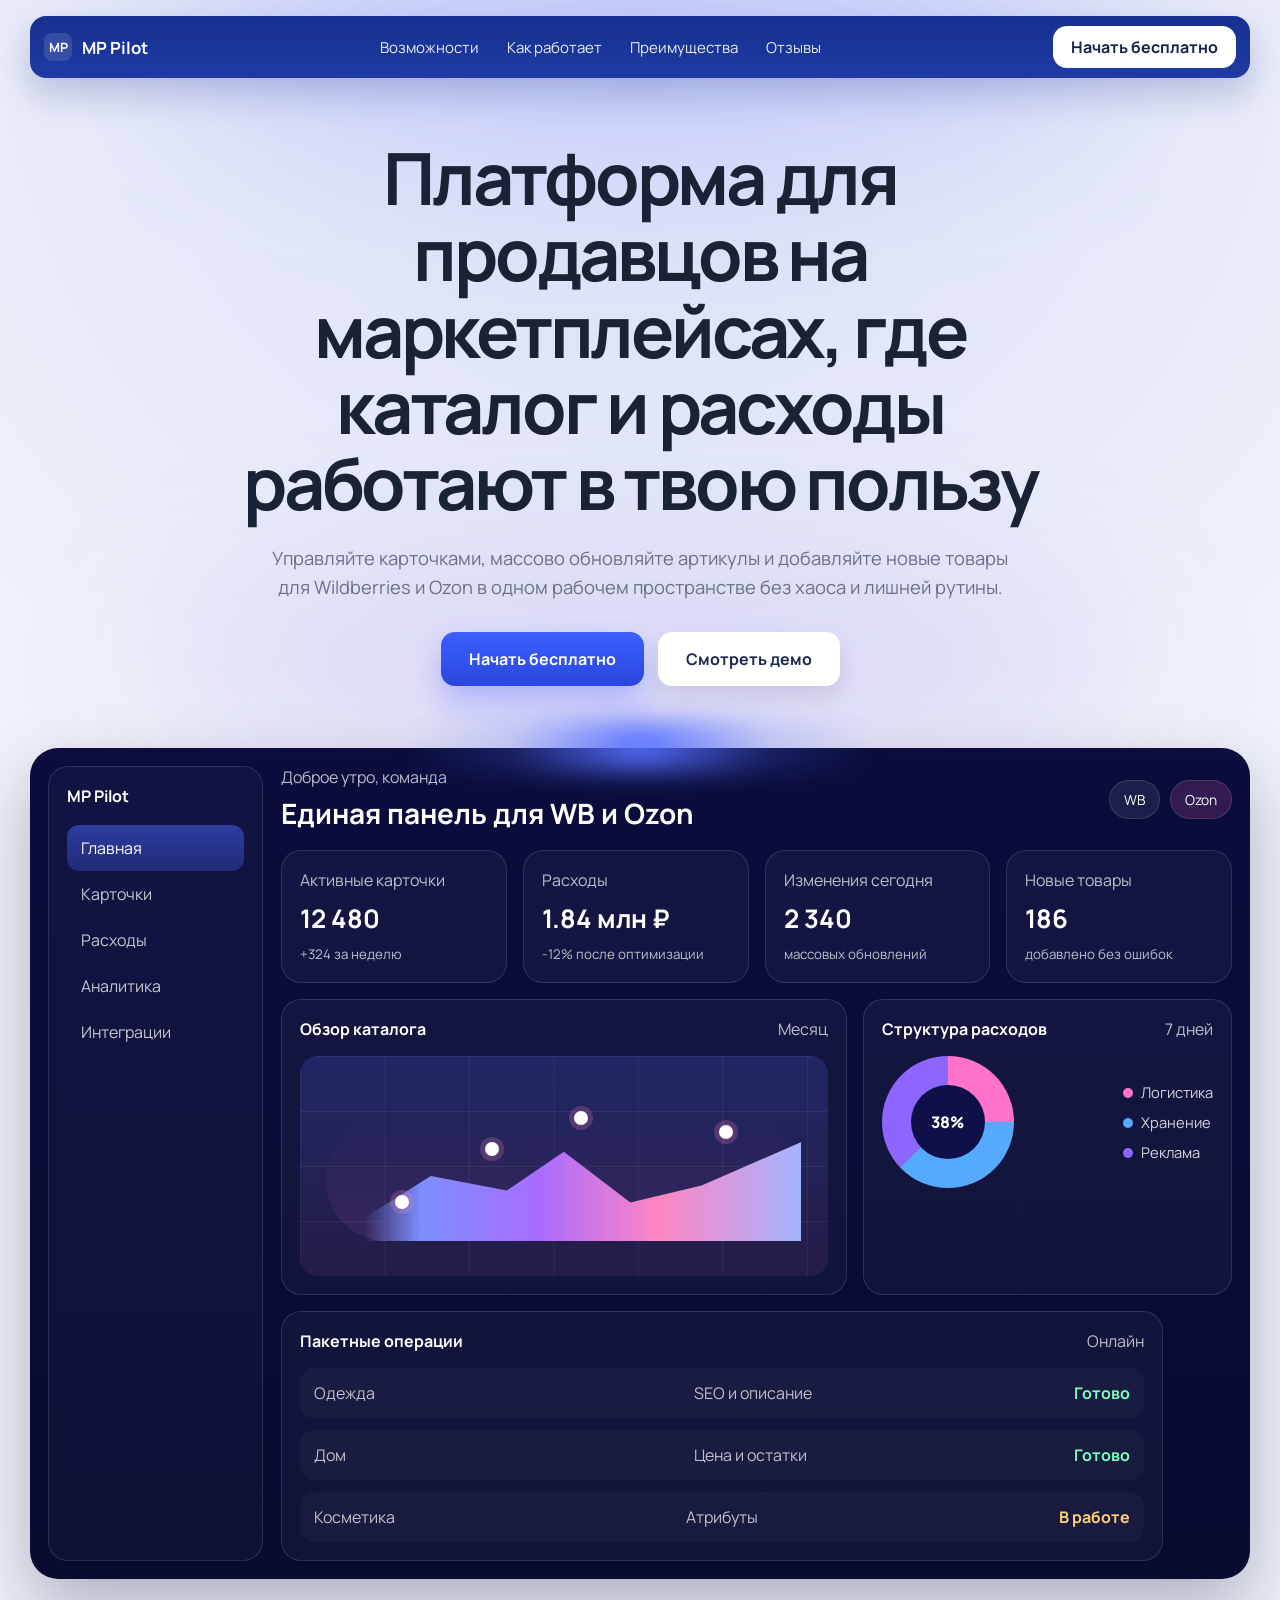
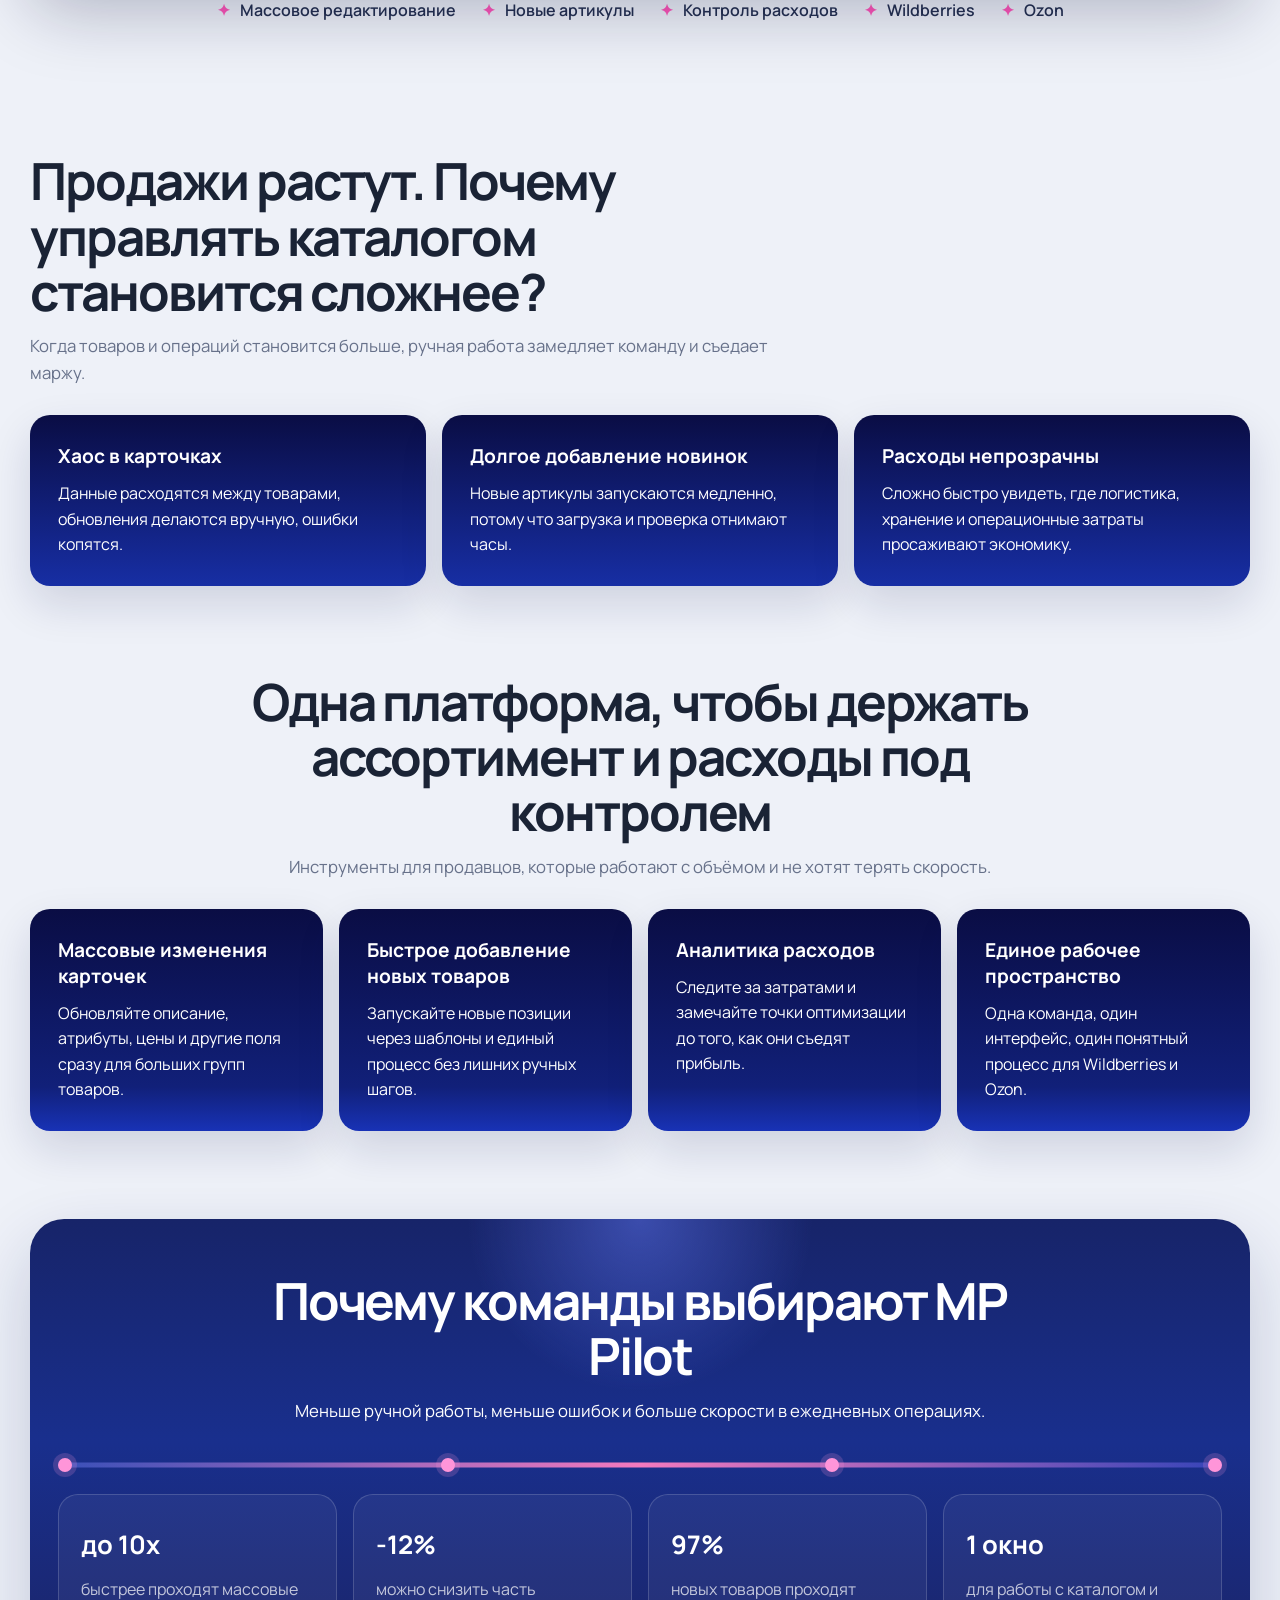
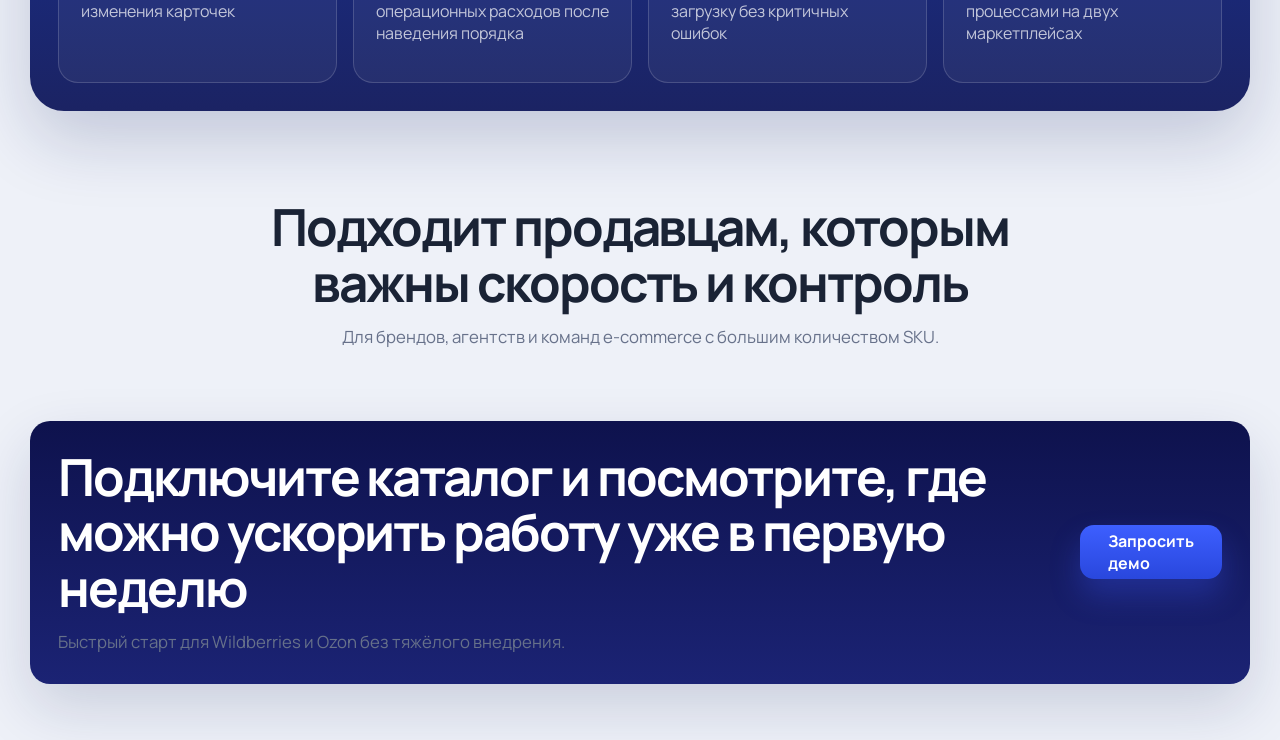
==== index.html @ d6faa662 "Add landing page" ====
<!DOCTYPE html>
<html lang="ru">
<head>
  <meta charset="UTF-8">
  <meta name="viewport" content="width=device-width, initial-scale=1.0">
  <title>MP Pilot</title>
  <link rel="preconnect" href="https://fonts.googleapis.com">
  <link rel="preconnect" href="https://fonts.gstatic.com" crossorigin>
  <link href="https://fonts.googleapis.com/css2?family=Manrope:wght@400;500;600;700;800&display=swap" rel="stylesheet">
  <link rel="stylesheet" href="style.css">
</head>
<body>
  <div class="ambient ambient-top"></div>
  <div class="ambient ambient-bottom"></div>

  <div class="page-shell">
    <header class="topbar">
      <a class="brand" href="#">
        <span class="brand-mark">MP</span>
        <span class="brand-name">MP Pilot</span>
      </a>

      <nav class="nav">
        <a href="#features">Возможности</a>
        <a href="#how">Как работает</a>
        <a href="#benefits">Преимущества</a>
        <a href="#reviews">Отзывы</a>
      </nav>

      <a class="button button-small" href="#cta">Начать бесплатно</a>
    </header>

    <main>
      <section class="hero">
        <div class="hero-copy">
          <h1>Платформа для продавцов на маркетплейсах, где каталог и расходы работают в твою пользу</h1>
          <p class="hero-text">
            Управляйте карточками, массово обновляйте артикулы и добавляйте новые товары
            для Wildberries и Ozon в одном рабочем пространстве без хаоса и лишней рутины.
          </p>

          <div class="hero-actions">
            <a class="button" href="#cta">Начать бесплатно</a>
            <a class="button button-light" href="#how">Смотреть демо</a>
          </div>
        </div>

        <div class="dashboard-frame">
          <div class="dashboard">
            <aside class="sidebar">
              <div class="sidebar-brand">MP Pilot</div>
              <a class="sidebar-link active" href="#">Главная</a>
              <a class="sidebar-link" href="#">Карточки</a>
              <a class="sidebar-link" href="#">Расходы</a>
              <a class="sidebar-link" href="#">Аналитика</a>
              <a class="sidebar-link" href="#">Интеграции</a>
            </aside>

            <div class="dashboard-main">
              <div class="dashboard-head">
                <div>
                  <div class="hello">Доброе утро, команда</div>
                  <h2>Единая панель для WB и Ozon</h2>
                </div>
                <div class="head-actions">
                  <span class="chip">WB</span>
                  <span class="chip chip-alt">Ozon</span>
                </div>
              </div>

              <div class="stats-grid">
                <article class="stat-card">
                  <span>Активные карточки</span>
                  <strong>12 480</strong>
                  <small>+324 за неделю</small>
                </article>
                <article class="stat-card">
                  <span>Расходы</span>
                  <strong>1.84 млн ₽</strong>
                  <small>-12% после оптимизации</small>
                </article>
                <article class="stat-card">
                  <span>Изменения сегодня</span>
                  <strong>2 340</strong>
                  <small>массовых обновлений</small>
                </article>
                <article class="stat-card">
                  <span>Новые товары</span>
                  <strong>186</strong>
                  <small>добавлено без ошибок</small>
                </article>
              </div>

              <div class="content-grid">
                <section class="panel chart-panel">
                  <div class="panel-head">
                    <h3>Обзор каталога</h3>
                    <span>Месяц</span>
                  </div>
                  <div class="chart">
                    <div class="chart-line"></div>
                    <div class="chart-dot dot-1"></div>
                    <div class="chart-dot dot-2"></div>
                    <div class="chart-dot dot-3"></div>
                    <div class="chart-dot dot-4"></div>
                  </div>
                </section>

                <section class="panel donut-panel">
                  <div class="panel-head">
                    <h3>Структура расходов</h3>
                    <span>7 дней</span>
                  </div>
                  <div class="donut-wrap">
                    <div class="donut">
                      <div class="donut-center">38%</div>
                    </div>
                    <div class="legend">
                      <span><i class="legend-dot pink"></i>Логистика</span>
                      <span><i class="legend-dot blue"></i>Хранение</span>
                      <span><i class="legend-dot violet"></i>Реклама</span>
                    </div>
                  </div>
                </section>

                <section class="panel list-panel">
                  <div class="panel-head">
                    <h3>Пакетные операции</h3>
                    <span>Онлайн</span>
                  </div>
                  <div class="list">
                    <div class="list-row">
                      <span>Одежда</span>
                      <span>SEO и описание</span>
                      <b>Готово</b>
                    </div>
                    <div class="list-row">
                      <span>Дом</span>
                      <span>Цена и остатки</span>
                      <b>Готово</b>
                    </div>
                    <div class="list-row">
                      <span>Косметика</span>
                      <span>Атрибуты</span>
                      <b class="pending">В работе</b>
                    </div>
                  </div>
                </section>
              </div>
            </div>
          </div>
        </div>

        <div class="ticker">
          <span>Массовое редактирование</span>
          <span>Новые артикулы</span>
          <span>Контроль расходов</span>
          <span>Wildberries</span>
          <span>Ozon</span>
        </div>
      </section>

      <section class="problem-section" id="how">
        <div class="section-copy">
          <h2>Продажи растут. Почему управлять каталогом становится сложнее?</h2>
          <p>Когда товаров и операций становится больше, ручная работа замедляет команду и съедает маржу.</p>
        </div>

        <div class="problem-grid">
          <article class="dark-card">
            <h3>Хаос в карточках</h3>
            <p>Данные расходятся между товарами, обновления делаются вручную, ошибки копятся.</p>
          </article>
          <article class="dark-card">
            <h3>Долгое добавление новинок</h3>
            <p>Новые артикулы запускаются медленно, потому что загрузка и проверка отнимают часы.</p>
          </article>
          <article class="dark-card">
            <h3>Расходы непрозрачны</h3>
            <p>Сложно быстро увидеть, где логистика, хранение и операционные затраты просаживают экономику.</p>
          </article>
        </div>
      </section>

      <section class="solutions-section" id="features">
        <div class="section-copy centered">
          <h2>Одна платформа, чтобы держать ассортимент и расходы под контролем</h2>
          <p>Инструменты для продавцов, которые работают с объёмом и не хотят терять скорость.</p>
        </div>

        <div class="feature-grid">
          <article class="feature-card">
            <h3>Массовые изменения карточек</h3>
            <p>Обновляйте описание, атрибуты, цены и другие поля сразу для больших групп товаров.</p>
          </article>
          <article class="feature-card">
            <h3>Быстрое добавление новых товаров</h3>
            <p>Запускайте новые позиции через шаблоны и единый процесс без лишних ручных шагов.</p>
          </article>
          <article class="feature-card">
            <h3>Аналитика расходов</h3>
            <p>Следите за затратами и замечайте точки оптимизации до того, как они съедят прибыль.</p>
          </article>
          <article class="feature-card">
            <h3>Единое рабочее пространство</h3>
            <p>Одна команда, один интерфейс, один понятный процесс для Wildberries и Ozon.</p>
          </article>
        </div>
      </section>

      <section class="proof-section" id="benefits">
        <div class="proof-shell">
          <div class="section-copy centered inverse">
            <h2>Почему команды выбирают MP Pilot</h2>
            <p>Меньше ручной работы, меньше ошибок и больше скорости в ежедневных операциях.</p>
          </div>

          <div class="proof-line">
            <span></span>
            <span></span>
            <span></span>
            <span></span>
          </div>

          <div class="proof-grid">
            <article class="proof-card">
              <strong>до 10x</strong>
              <p>быстрее проходят массовые изменения карточек</p>
            </article>
            <article class="proof-card">
              <strong>-12%</strong>
              <p>можно снизить часть операционных расходов после наведения порядка</p>
            </article>
            <article class="proof-card">
              <strong>97%</strong>
              <p>новых товаров проходят загрузку без критичных ошибок</p>
            </article>
            <article class="proof-card">
              <strong>1 окно</strong>
              <p>для работы с каталогом и процессами на двух маркетплейсах</p>
            </article>
          </div>
        </div>
      </section>

      <section class="reviews-section" id="reviews">
        <div class="section-copy centered">
          <h2>Подходит продавцам, которым важны скорость и контроль</h2>
          <p>Для брендов, агентств и команд e-commerce с большим количеством SKU.</p>
        </div>
      </section>

      <section class="cta-section" id="cta">
        <div>
          <h2>Подключите каталог и посмотрите, где можно ускорить работу уже в первую неделю</h2>
          <p>Быстрый старт для Wildberries и Ozon без тяжёлого внедрения.</p>
        </div>
        <a class="button" href="mailto:demo@mppilot.ru">Запросить демо</a>
      </section>
    </main>
  </div>
</body>
</html>
---- style.css ----
:root {
  --bg: #eef1f8;
  --text: #1a2335;
  --muted: #67718a;
  --navy: #0c0f48;
  --navy-soft: #1b216d;
  --navy-light: #2332a0;
  --white: #ffffff;
  --line: rgba(255, 255, 255, 0.12);
  --card-line: rgba(24, 30, 69, 0.08);
  --glow: #5f74ff;
  --pink: #ff73cc;
  --blue: #55a9ff;
  --violet: #8d65ff;
  --shadow: 0 24px 60px rgba(14, 20, 55, 0.12);
}

* {
  box-sizing: border-box;
}

html {
  scroll-behavior: smooth;
}

body {
  margin: 0;
  font-family: "Manrope", sans-serif;
  color: var(--text);
  background:
    radial-gradient(circle at top center, rgba(111, 128, 255, 0.18), transparent 22%),
    linear-gradient(180deg, #eef1f8 0%, #eef1f8 100%);
}

a {
  color: inherit;
  text-decoration: none;
}

.ambient {
  position: fixed;
  left: 50%;
  transform: translateX(-50%);
  width: min(980px, 90vw);
  height: 220px;
  border-radius: 50%;
  filter: blur(80px);
  pointer-events: none;
  z-index: 0;
}

.ambient-top {
  top: -80px;
  background: rgba(90, 116, 255, 0.18);
}

.ambient-bottom {
  bottom: 120px;
  background: rgba(122, 72, 255, 0.12);
}

.page-shell {
  position: relative;
  z-index: 1;
  width: min(1220px, calc(100% - 32px));
  margin: 0 auto;
  padding: 16px 0 56px;
}

.topbar {
  display: flex;
  align-items: center;
  justify-content: space-between;
  gap: 20px;
  padding: 10px 14px;
  border-radius: 16px;
  background: linear-gradient(180deg, #16318f, #1f3aa3);
  color: #fff;
  box-shadow: 0 16px 34px rgba(24, 43, 131, 0.22);
}

.brand,
.nav,
.hero-actions,
.stats-grid,
.content-grid,
.problem-grid,
.feature-grid,
.proof-grid,
.proof-line,
.ticker,
.cta-section,
.dashboard,
.dashboard-head,
.head-actions,
.legend {
  display: flex;
}

.brand {
  align-items: center;
  gap: 10px;
  font-weight: 700;
}

.brand-mark {
  display: inline-flex;
  align-items: center;
  justify-content: center;
  width: 28px;
  height: 28px;
  border-radius: 8px;
  background: rgba(255, 255, 255, 0.12);
  font-size: 0.8rem;
}

.brand-name {
  font-size: 1.05rem;
}

.nav {
  gap: 28px;
}

.nav a {
  font-size: 0.94rem;
  color: rgba(255, 255, 255, 0.9);
}

.button {
  display: inline-flex;
  align-items: center;
  justify-content: center;
  min-height: 54px;
  padding: 0 28px;
  border-radius: 14px;
  background: linear-gradient(180deg, #3d5fff, #2947dd);
  color: #fff;
  font-weight: 700;
  box-shadow: 0 16px 30px rgba(60, 90, 255, 0.3);
}

.button-small {
  min-height: 42px;
  padding: 0 18px;
  background: #fff;
  color: #16234b;
  box-shadow: none;
}

.button-light {
  background: #fff;
  color: #1c2850;
  box-shadow: 0 12px 24px rgba(15, 20, 55, 0.1);
}

.hero {
  padding: 62px 0 44px;
}

.hero-copy {
  max-width: 860px;
  margin: 0 auto;
  text-align: center;
}

.hero h1 {
  margin: 0;
  font-size: clamp(2.6rem, 5.8vw, 4.5rem);
  line-height: 1.06;
  letter-spacing: -0.045em;
}

.hero-text {
  max-width: 760px;
  margin: 22px auto 0;
  font-size: 1.15rem;
  line-height: 1.6;
  color: var(--muted);
}

.hero-actions {
  justify-content: center;
  gap: 14px;
  margin-top: 30px;
}

.dashboard-frame {
  margin-top: 34px;
  padding-top: 28px;
  position: relative;
}

.dashboard-frame::before {
  content: "";
  position: absolute;
  left: 50%;
  top: 0;
  transform: translateX(-50%);
  width: min(460px, 70%);
  height: 52px;
  background: radial-gradient(circle, rgba(86, 112, 255, 0.95) 0%, rgba(86, 112, 255, 0.2) 55%, transparent 100%);
  filter: blur(12px);
}

.dashboard {
  gap: 18px;
  align-items: stretch;
  padding: 18px;
  border-radius: 28px;
  background: linear-gradient(180deg, #0a0d3d, #090b2f);
  box-shadow: 0 30px 70px rgba(10, 14, 55, 0.28);
  color: #fff;
}

.sidebar {
  width: 215px;
  flex-shrink: 0;
  padding: 18px;
  border-radius: 20px;
  background: rgba(255, 255, 255, 0.03);
  border: 1px solid var(--line);
}

.sidebar-brand {
  font-weight: 700;
  margin-bottom: 18px;
}

.sidebar-link {
  display: block;
  padding: 12px 14px;
  border-radius: 12px;
  color: rgba(255, 255, 255, 0.76);
}

.sidebar-link.active {
  background: linear-gradient(180deg, rgba(73, 101, 255, 0.5), rgba(73, 101, 255, 0.28));
  color: #fff;
}

.dashboard-main {
  flex: 1;
  min-width: 0;
}

.dashboard-head {
  align-items: center;
  justify-content: space-between;
  gap: 18px;
  margin-bottom: 18px;
}

.hello,
.panel-head span,
.stat-card span,
.stat-card small,
.list-row span,
.section-copy p,
.proof-card p,
.cta-section p {
  color: rgba(255, 255, 255, 0.72);
}

.dashboard-head h2 {
  margin: 6px 0 0;
  font-size: 1.75rem;
}

.head-actions {
  gap: 10px;
}

.chip {
  padding: 9px 14px;
  border-radius: 999px;
  background: rgba(255, 255, 255, 0.08);
  border: 1px solid var(--line);
  font-size: 0.86rem;
}

.chip-alt {
  background: rgba(255, 107, 194, 0.16);
}

.stats-grid,
.content-grid,
.problem-grid,
.feature-grid,
.proof-grid {
  gap: 16px;
}

.stats-grid,
.content-grid,
.problem-grid,
.feature-grid {
  flex-wrap: wrap;
}

.stat-card,
.panel,
.dark-card,
.feature-card,
.proof-card,
.cta-section {
  border-radius: 20px;
}

.stat-card {
  flex: 1 1 220px;
  padding: 18px;
  background: rgba(255, 255, 255, 0.04);
  border: 1px solid var(--line);
}

.stat-card strong,
.proof-card strong {
  display: block;
  margin: 10px 0 6px;
  font-size: 1.6rem;
  color: #fff;
}

.content-grid {
  margin-top: 16px;
}

.panel {
  padding: 18px;
  background: rgba(255, 255, 255, 0.04);
  border: 1px solid var(--line);
}

.chart-panel {
  flex: 1.2 1 420px;
}

.donut-panel,
.list-panel {
  flex: 0.9 1 260px;
}

.panel-head {
  display: flex;
  align-items: center;
  justify-content: space-between;
  gap: 16px;
  margin-bottom: 16px;
}

.panel-head h3 {
  margin: 0;
  font-size: 1rem;
}

.chart {
  position: relative;
  height: 220px;
  border-radius: 18px;
  background:
    linear-gradient(rgba(255, 255, 255, 0.06) 1px, transparent 1px),
    linear-gradient(90deg, rgba(255, 255, 255, 0.06) 1px, transparent 1px),
    linear-gradient(180deg, rgba(93, 113, 255, 0.2), rgba(255, 117, 207, 0.08));
  background-size: 100% 25%, 16% 100%, auto;
  overflow: hidden;
}

.chart-line {
  position: absolute;
  inset: auto 5% 16% 5%;
  height: 55%;
  border-radius: 999px;
  background: linear-gradient(180deg, rgba(98, 114, 255, 0), rgba(226, 118, 228, 0.1));
}

.chart-line::before {
  content: "";
  position: absolute;
  inset: 0;
  background: linear-gradient(90deg, transparent 0%, transparent 8%, #7d8fff 20%, #a86cff 45%, #ff85c2 70%, #a4b4ff 100%);
  clip-path: polygon(0 83%, 9% 78%, 22% 46%, 38% 58%, 50% 26%, 64% 68%, 79% 54%, 100% 18%, 100% 100%, 0 100%);
}

.chart-dot {
  position: absolute;
  width: 14px;
  height: 14px;
  border-radius: 50%;
  background: #fff;
  box-shadow: 0 0 0 5px rgba(255, 131, 195, 0.22);
}

.dot-1 { left: 18%; top: 63%; }
.dot-2 { left: 35%; top: 39%; }
.dot-3 { left: 52%; top: 25%; }
.dot-4 { right: 18%; top: 31%; }

.donut-wrap {
  display: flex;
  align-items: center;
  justify-content: space-between;
  gap: 18px;
}

.donut {
  width: 132px;
  height: 132px;
  border-radius: 50%;
  background: conic-gradient(var(--pink) 0 25%, var(--blue) 25% 63%, var(--violet) 63% 100%);
  display: grid;
  place-items: center;
}

.donut::before {
  content: "";
  width: 74px;
  height: 74px;
  border-radius: 50%;
  background: #0d1148;
}

.donut-center {
  position: absolute;
  font-weight: 800;
}

.legend {
  flex-direction: column;
  gap: 10px;
  font-size: 0.92rem;
  color: rgba(255, 255, 255, 0.82);
}

.legend-dot {
  display: inline-block;
  width: 10px;
  height: 10px;
  margin-right: 8px;
  border-radius: 50%;
}

.pink { background: var(--pink); }
.blue { background: var(--blue); }
.violet { background: var(--violet); }

.list {
  display: grid;
  gap: 12px;
}

.list-row {
  display: grid;
  grid-template-columns: 1fr 1fr auto;
  gap: 12px;
  padding: 14px;
  border-radius: 14px;
  background: rgba(255, 255, 255, 0.03);
}

.list-row b {
  color: #7affbb;
}

.list-row .pending {
  color: #ffcf7c;
}

.ticker {
  justify-content: center;
  flex-wrap: wrap;
  gap: 26px;
  margin-top: 20px;
  color: #243050;
  font-weight: 600;
}

.ticker span::before {
  content: "✦";
  margin-right: 10px;
  color: #ff56b8;
}

.problem-section,
.solutions-section,
.proof-section,
.reviews-section {
  padding-top: 88px;
}

.section-copy {
  max-width: 780px;
  margin-bottom: 28px;
}

.section-copy.centered {
  margin-left: auto;
  margin-right: auto;
  text-align: center;
}

.section-copy.inverse h2,
.section-copy.inverse p {
  color: #fff;
}

.section-copy h2,
.cta-section h2 {
  margin: 0;
  font-size: clamp(2rem, 4vw, 3.5rem);
  line-height: 1.08;
  letter-spacing: -0.04em;
}

.section-copy p,
.cta-section p {
  margin: 14px 0 0;
  font-size: 1.05rem;
  line-height: 1.6;
  color: var(--muted);
}

.problem-grid .dark-card,
.feature-card {
  flex: 1 1 280px;
}

.dark-card {
  padding: 28px;
  background: linear-gradient(180deg, #0a0d44, #172ea4);
  color: #fff;
  box-shadow: 0 18px 44px rgba(15, 22, 80, 0.14);
}

.dark-card h3,
.feature-card h3 {
  margin: 0 0 12px;
  font-size: 1.2rem;
}

.dark-card p,
.feature-card p {
  margin: 0;
  line-height: 1.6;
}

.feature-card {
  padding: 28px;
  background: linear-gradient(180deg, #0a0d44, #112079 80%, #1832b6);
  color: #fff;
  box-shadow: 0 18px 44px rgba(15, 22, 80, 0.14);
}

.proof-shell {
  padding: 54px 28px 28px;
  border-radius: 34px;
  background:
    radial-gradient(circle at top center, rgba(103, 126, 255, 0.45), transparent 22%),
    linear-gradient(180deg, #172469, #192f8d 45%, #1b2363);
  color: #fff;
  box-shadow: 0 28px 70px rgba(17, 28, 96, 0.2);
}

.proof-line {
  align-items: center;
  justify-content: space-between;
  position: relative;
  gap: 20px;
  margin: 34px 0 22px;
}

.proof-line::before {
  content: "";
  position: absolute;
  left: 0;
  right: 0;
  top: 50%;
  height: 5px;
  transform: translateY(-50%);
  border-radius: 999px;
  background: linear-gradient(90deg, rgba(104, 131, 255, 0.4), rgba(255, 126, 193, 0.95), rgba(98, 103, 255, 0.4));
}

.proof-line span {
  position: relative;
  width: 14px;
  height: 14px;
  border-radius: 50%;
  background: #ff95d9;
  box-shadow: 0 0 0 5px rgba(255, 149, 217, 0.18);
}

.proof-grid {
  flex-wrap: wrap;
}

.proof-card {
  flex: 1 1 220px;
  padding: 22px;
  background: rgba(255, 255, 255, 0.05);
  border: 1px solid rgba(255, 255, 255, 0.16);
}

.reviews-section {
  padding-bottom: 12px;
}

.cta-section {
  align-items: center;
  justify-content: space-between;
  gap: 20px;
  margin-top: 30px;
  padding: 28px;
  background: linear-gradient(180deg, #0e124d, #1b2374);
  color: #fff;
  box-shadow: 0 24px 60px rgba(18, 28, 86, 0.16);
}

@media (max-width: 980px) {
  .topbar,
  .dashboard,
  .cta-section {
    flex-direction: column;
    align-items: stretch;
  }

  .nav {
    flex-wrap: wrap;
    justify-content: center;
  }

  .sidebar {
    width: 100%;
  }
}

@media (max-width: 760px) {
  .page-shell {
    width: min(100% - 20px, 1220px);
    padding-top: 10px;
  }

  .topbar {
    padding: 14px;
  }

  .nav {
    gap: 14px;
  }

  .nav a {
    font-size: 0.88rem;
  }

  .hero {
    padding-top: 34px;
  }

  .hero-copy {
    text-align: left;
  }

  .hero-text {
    margin-left: 0;
    margin-right: 0;
    font-size: 1rem;
  }

  .hero-actions,
  .cta-section {
    flex-direction: column;
    align-items: stretch;
  }

  .dashboard {
    padding: 14px;
    border-radius: 22px;
  }

  .dashboard-head {
    flex-direction: column;
    align-items: flex-start;
  }

  .stats-grid,
  .content-grid,
  .problem-grid,
  .feature-grid,
  .proof-grid {
    display: grid;
    grid-template-columns: 1fr;
  }

  .list-row {
    grid-template-columns: 1fr;
  }

  .donut-wrap {
    flex-direction: column;
    align-items: flex-start;
  }

  .ticker {
    justify-content: flex-start;
    gap: 14px;
    font-size: 0.92rem;
  }

  .problem-section,
  .solutions-section,
  .proof-section,
  .reviews-section {
    padding-top: 64px;
  }

  .proof-shell {
    padding: 34px 18px 18px;
  }

  .proof-line {
    justify-content: space-between;
    gap: 8px;
  }

  .proof-line::before {
    left: 10px;
    right: 10px;
  }

  .cta-section {
    padding: 22px;
  }
}
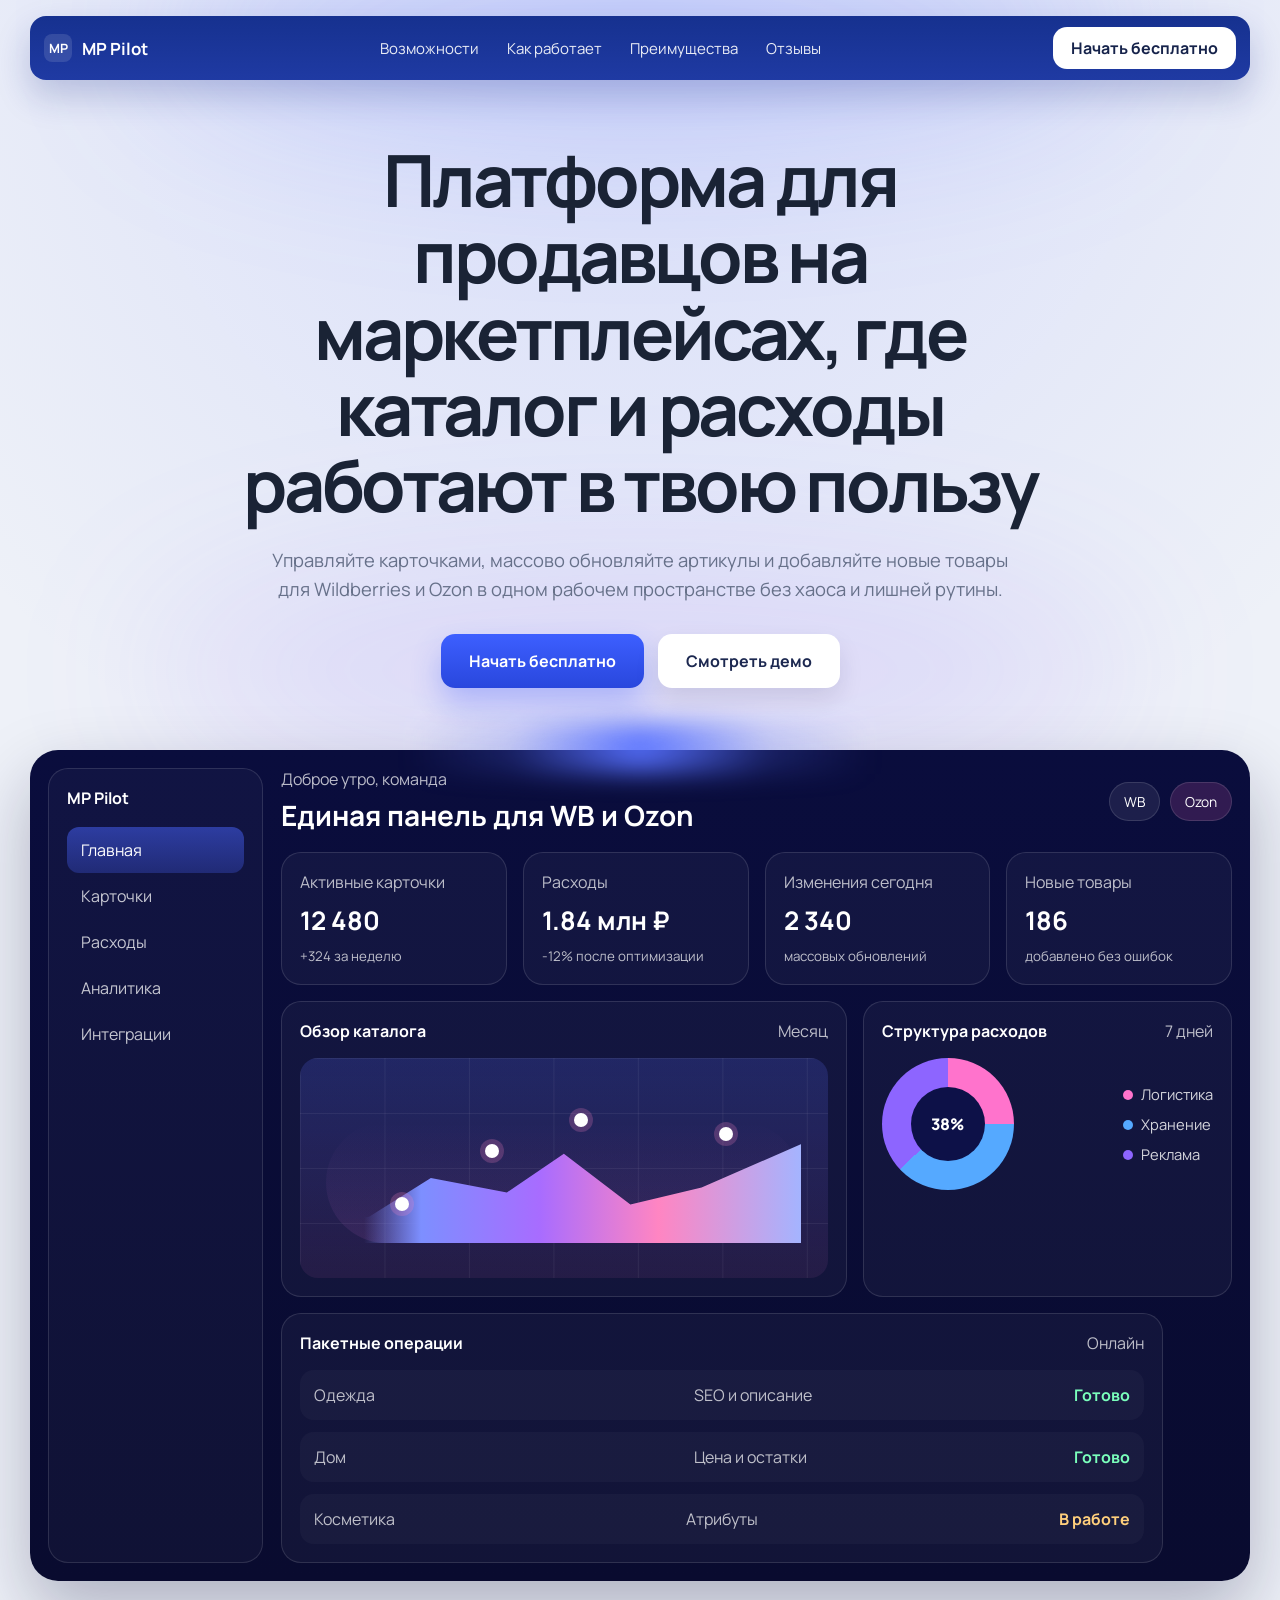
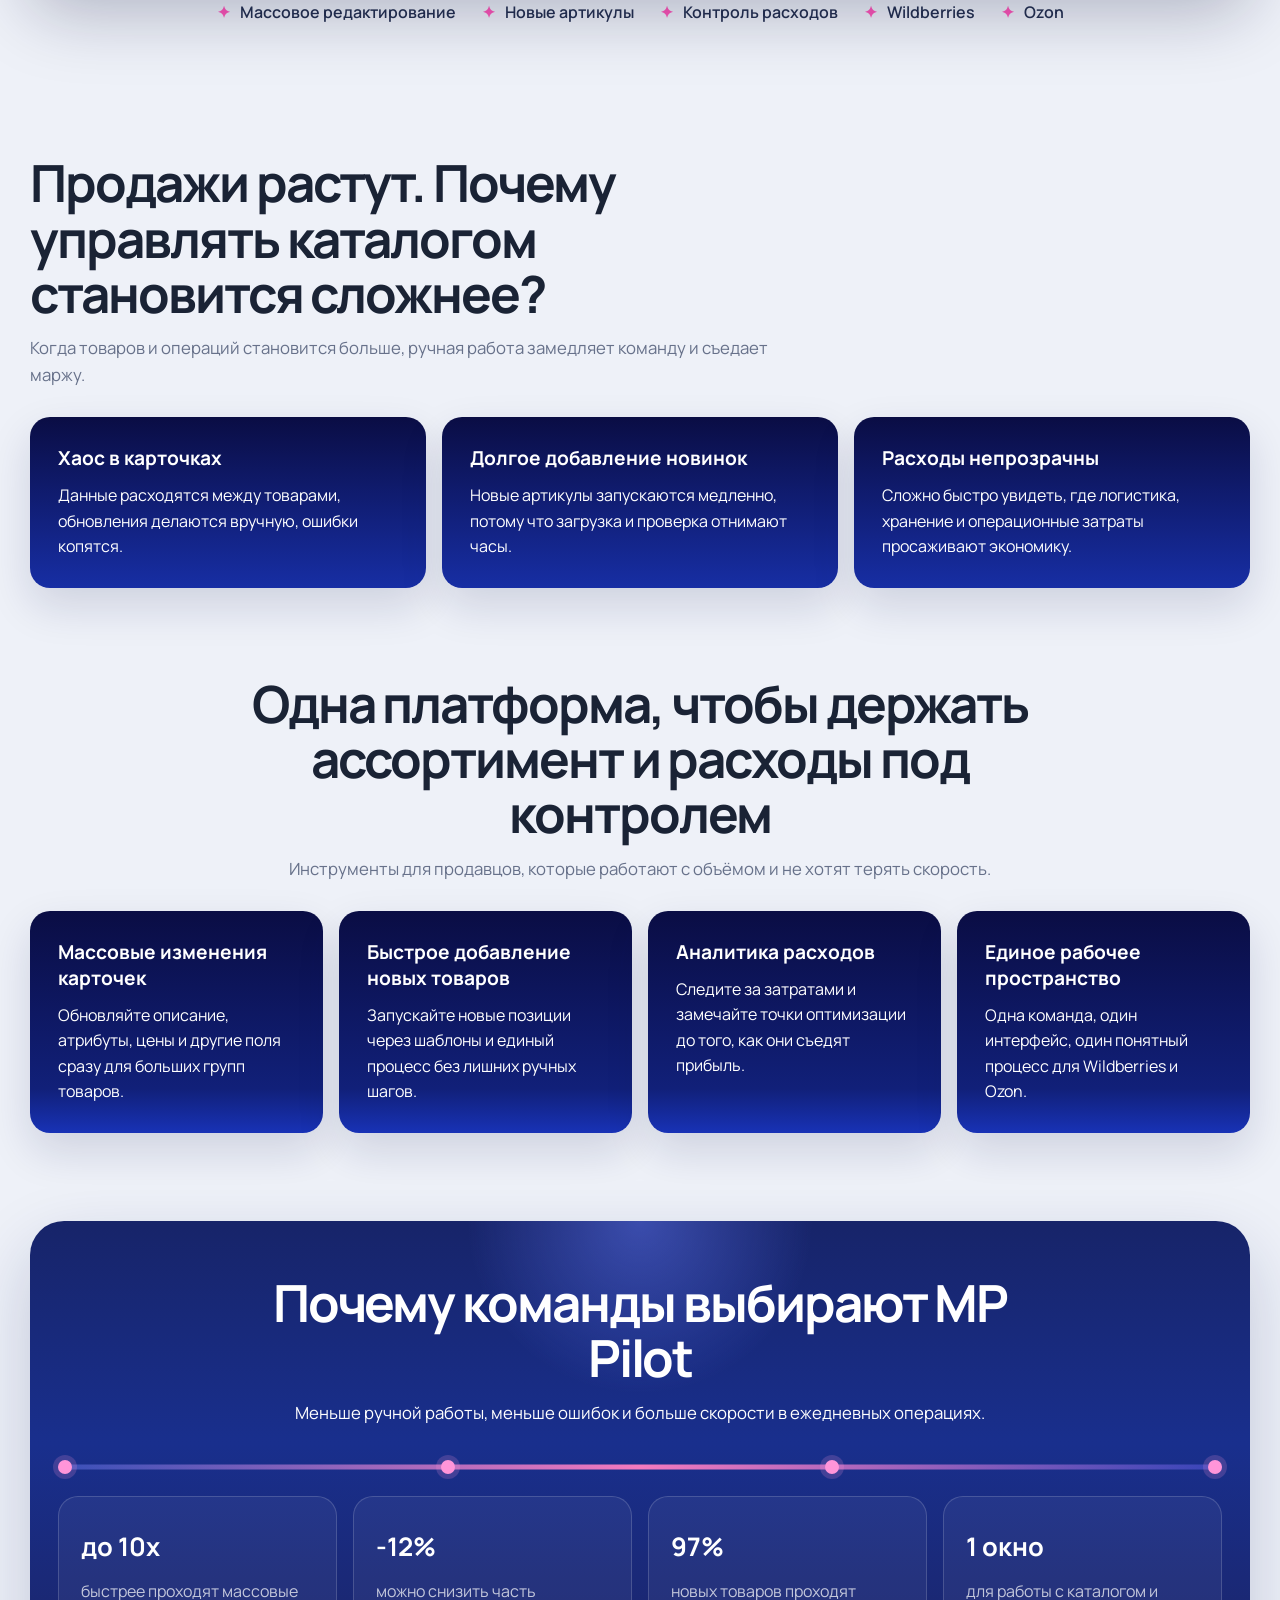
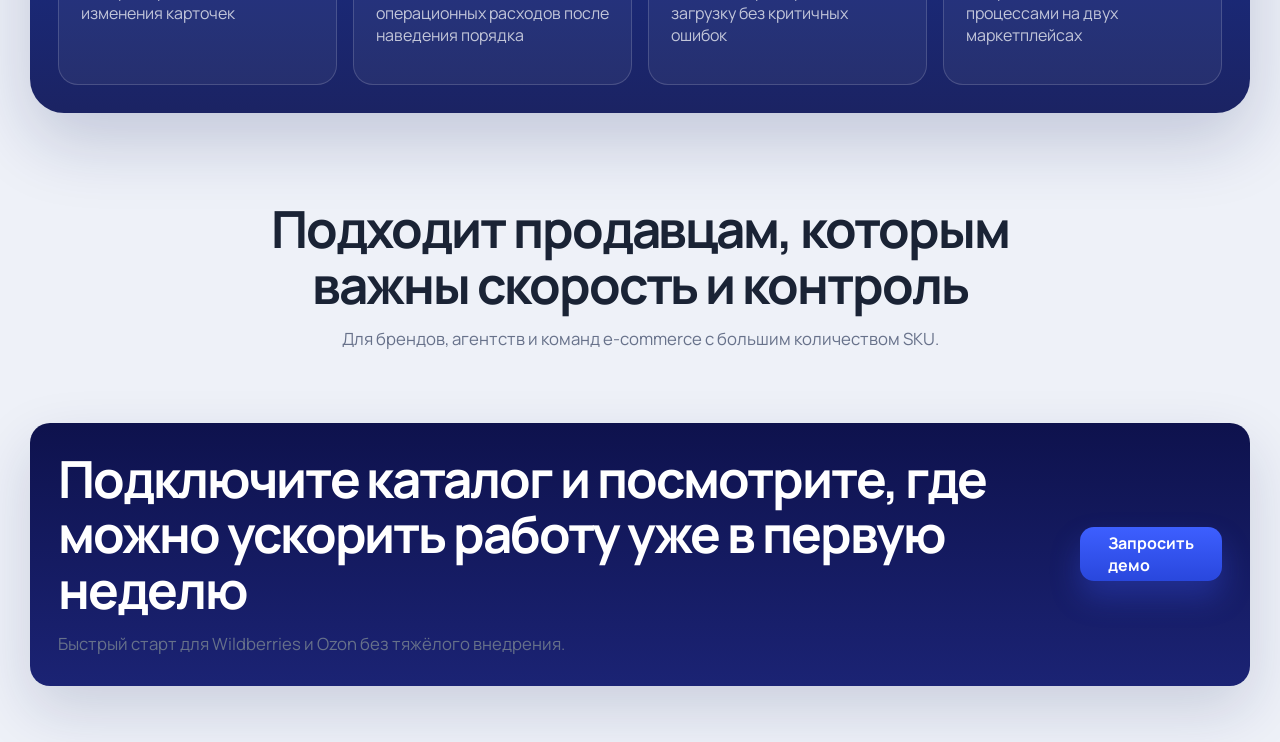
==== commit 2861589f: "Add iOS app preview" ====
--- a/index.html
+++ b/index.html
@@ -2,7 +2,10 @@
 <html lang="ru">
 <head>
   <meta charset="UTF-8">
-  <meta name="viewport" content="width=device-width, initial-scale=1.0">
+  <meta name="viewport" content="width=device-width, initial-scale=1.0, viewport-fit=cover">
+  <meta name="apple-mobile-web-app-capable" content="yes">
+  <meta name="apple-mobile-web-app-status-bar-style" content="black-translucent">
+  <meta name="format-detection" content="telephone=no">
   <title>MP Pilot</title>
   <link rel="preconnect" href="https://fonts.googleapis.com">
   <link rel="preconnect" href="https://fonts.gstatic.com" crossorigin>
--- a/style.css
+++ b/style.css
@@ -21,6 +21,7 @@
 
 html {
   scroll-behavior: smooth;
+  -webkit-text-size-adjust: 100%;
 }
 
 body {
@@ -30,6 +31,7 @@
   background:
     radial-gradient(circle at top center, rgba(111, 128, 255, 0.18), transparent 22%),
     linear-gradient(180deg, #eef1f8 0%, #eef1f8 100%);
+  overflow-x: hidden;
 }
 
 a {
@@ -64,7 +66,7 @@
   z-index: 1;
   width: min(1220px, calc(100% - 32px));
   margin: 0 auto;
-  padding: 16px 0 56px;
+  padding: max(16px, env(safe-area-inset-top)) 0 max(56px, env(safe-area-inset-bottom));
 }
 
 .topbar {
@@ -123,6 +125,9 @@
 }
 
 .nav a {
+  display: inline-flex;
+  align-items: center;
+  min-height: 44px;
   font-size: 0.94rem;
   color: rgba(255, 255, 255, 0.9);
 }
@@ -138,6 +143,7 @@
   color: #fff;
   font-weight: 700;
   box-shadow: 0 16px 30px rgba(60, 90, 255, 0.3);
+  -webkit-tap-highlight-color: transparent;
 }
 
 .button-small {
@@ -232,6 +238,7 @@
   padding: 12px 14px;
   border-radius: 12px;
   color: rgba(255, 255, 255, 0.76);
+  min-height: 44px;
 }
 
 .sidebar-link.active {
@@ -637,18 +644,28 @@
 @media (max-width: 760px) {
   .page-shell {
     width: min(100% - 20px, 1220px);
-    padding-top: 10px;
+    padding-top: max(10px, env(safe-area-inset-top));
   }
 
   .topbar {
     padding: 14px;
   }
 
+  .button,
+  .button-small,
+  .button-light {
+    width: 100%;
+  }
+
   .nav {
+    display: grid;
+    grid-template-columns: repeat(2, minmax(0, 1fr));
     gap: 14px;
+    width: 100%;
   }
 
   .nav a {
+    justify-content: center;
     font-size: 0.88rem;
   }
 
@@ -704,6 +721,14 @@
     justify-content: flex-start;
     gap: 14px;
     font-size: 0.92rem;
+    overflow-x: auto;
+    padding-bottom: 6px;
+    -webkit-overflow-scrolling: touch;
+    scrollbar-width: none;
+  }
+
+  .ticker::-webkit-scrollbar {
+    display: none;
   }
 
   .problem-section,
@@ -729,5 +754,6 @@
 
   .cta-section {
     padding: 22px;
-  }
-}
+    margin-bottom: env(safe-area-inset-bottom);
+  }
+}
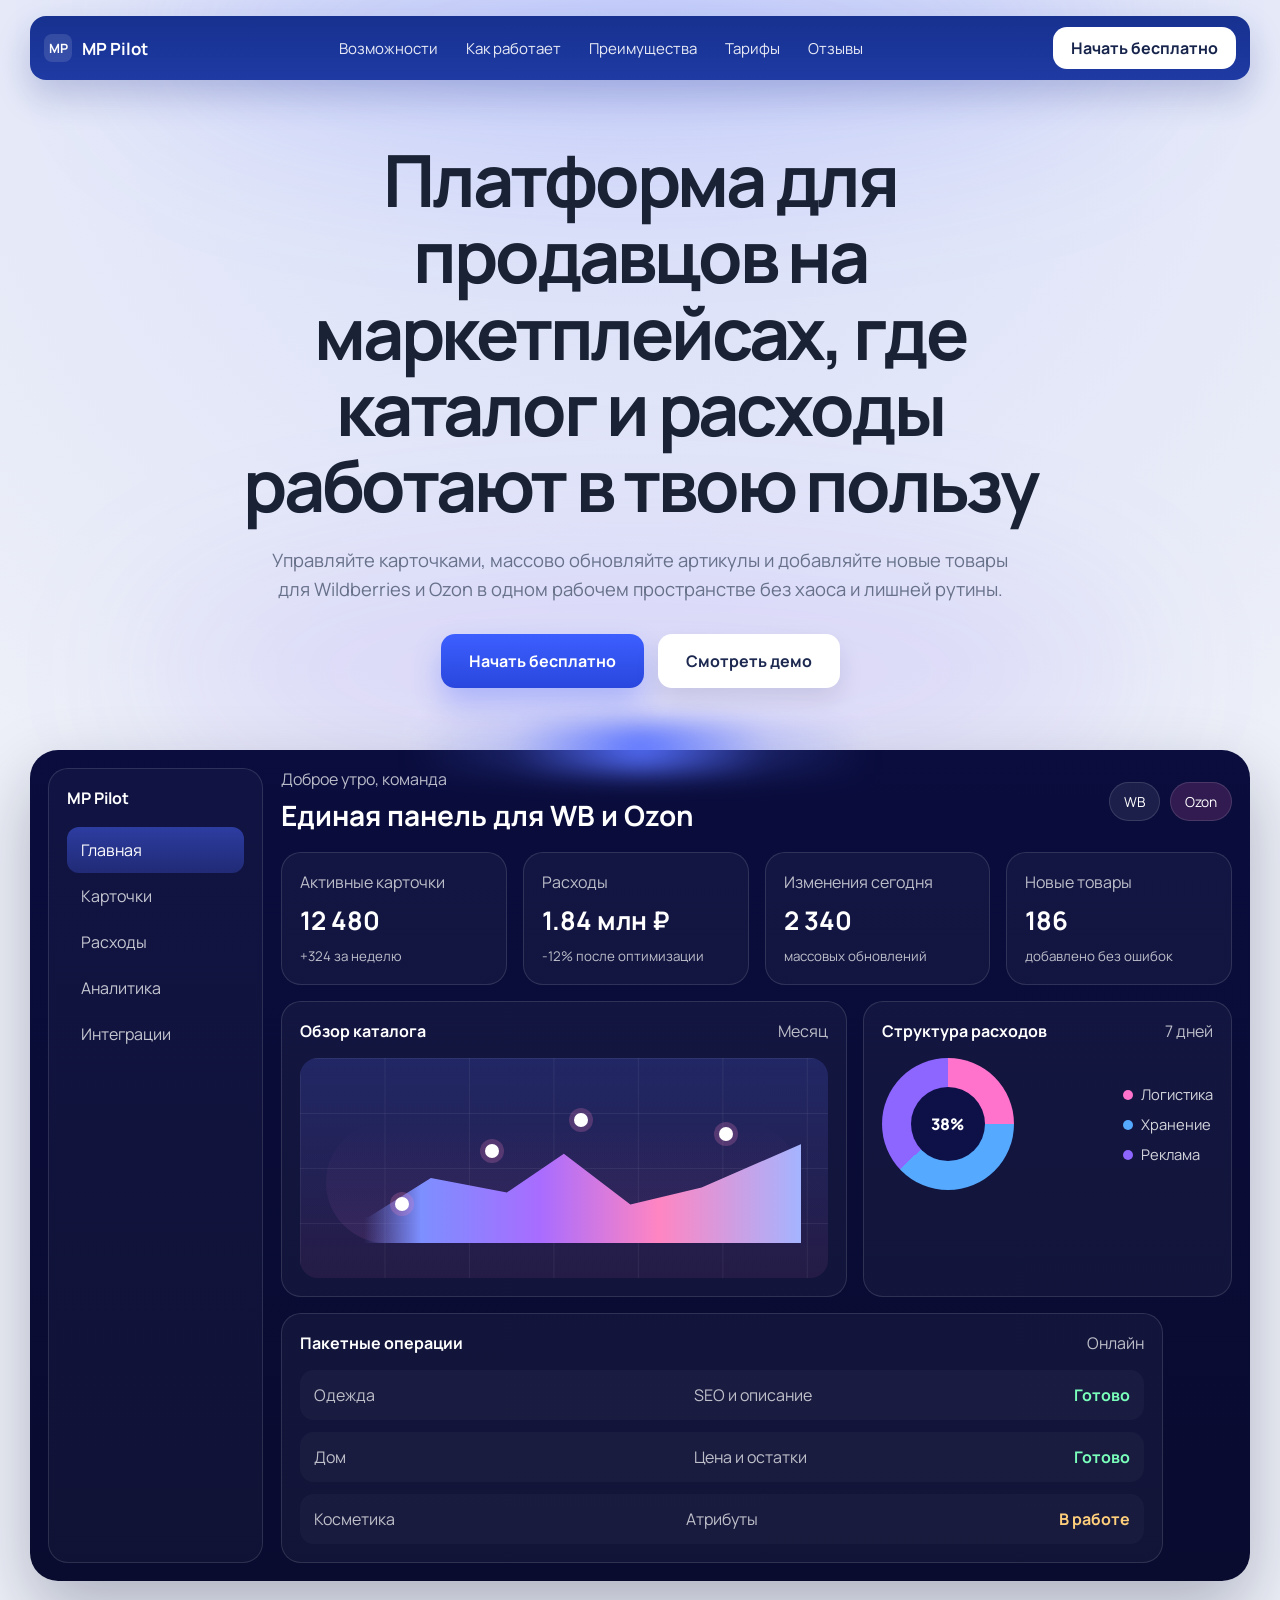
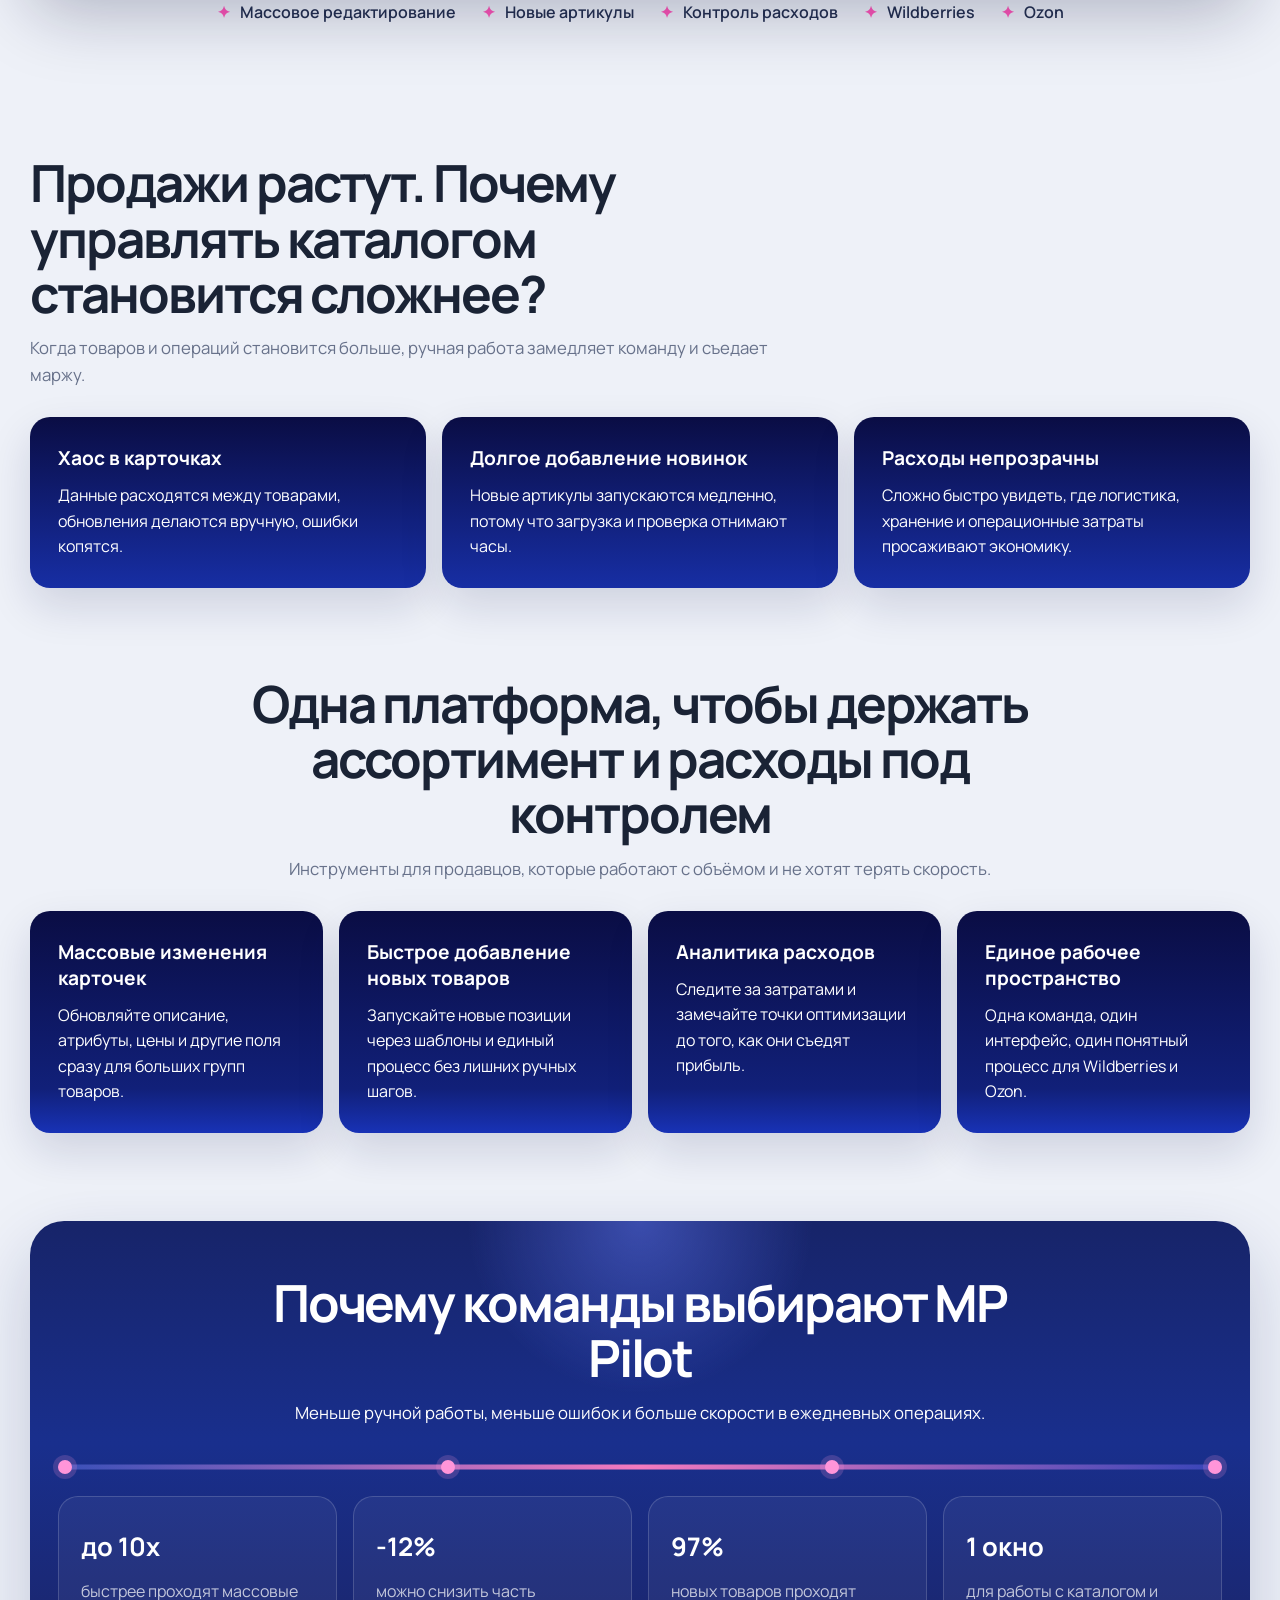
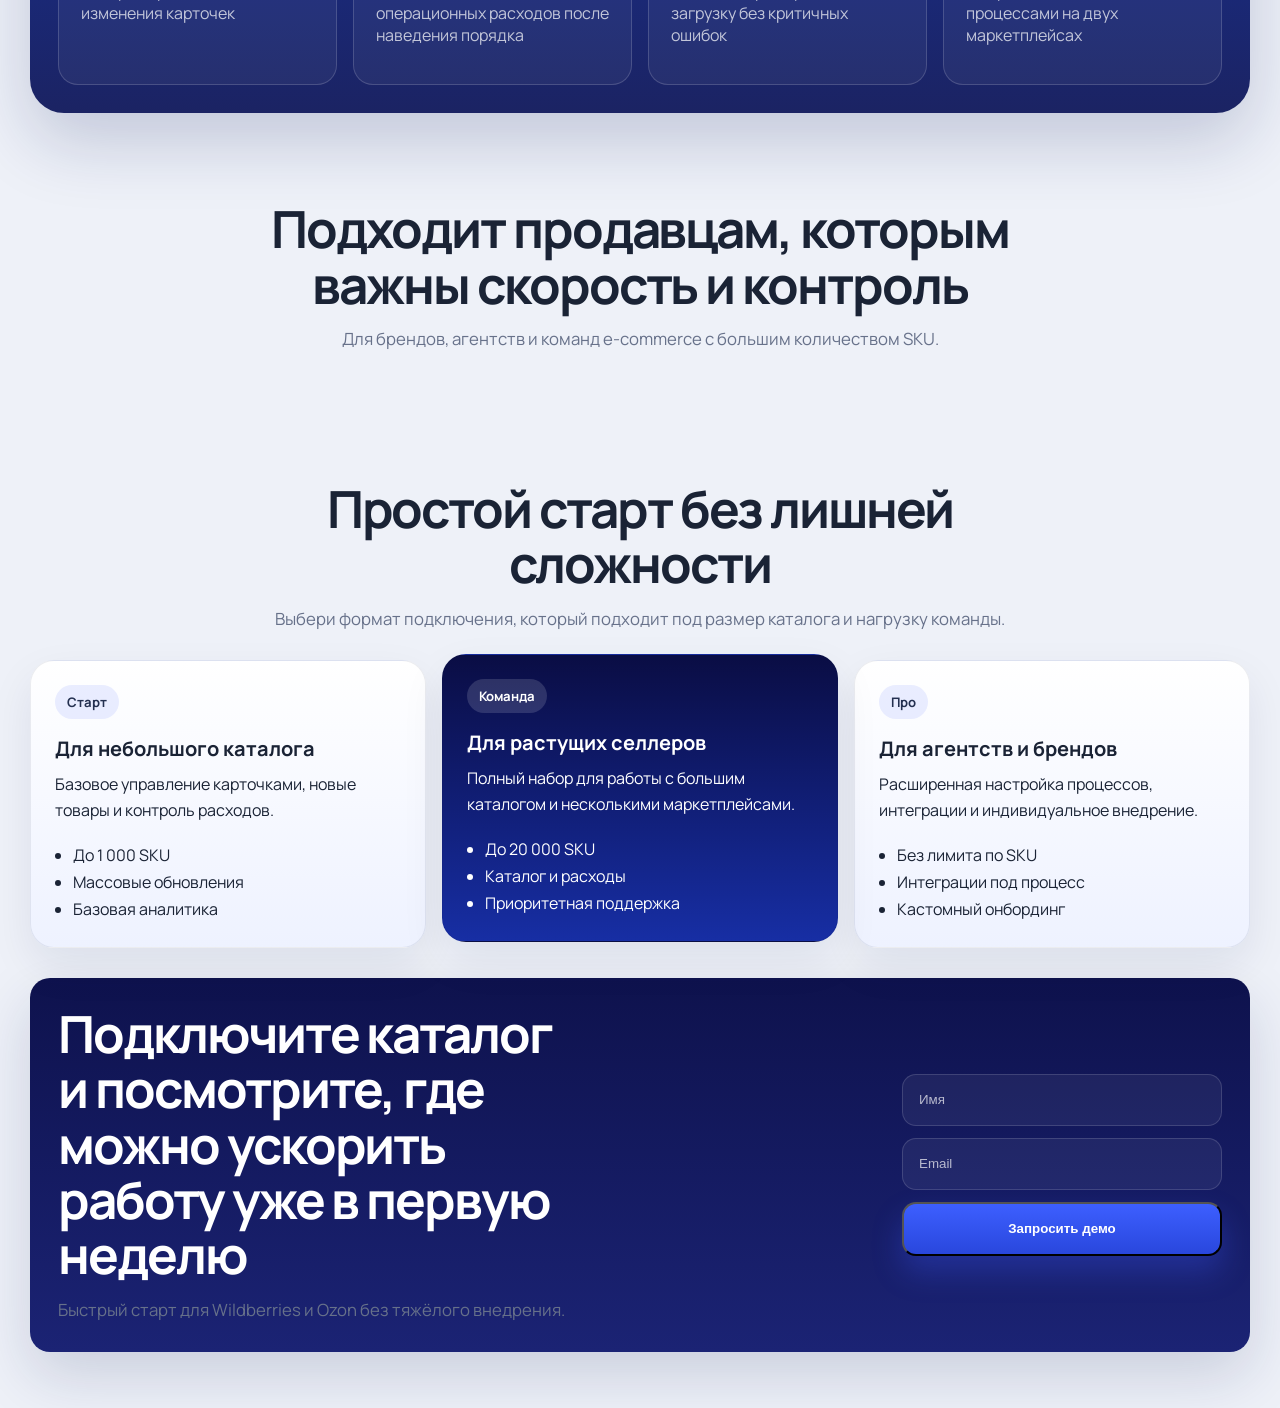
==== commit ea78099e: "Polish landing for launch" ====
--- a/index.html
+++ b/index.html
@@ -6,7 +6,12 @@
   <meta name="apple-mobile-web-app-capable" content="yes">
   <meta name="apple-mobile-web-app-status-bar-style" content="black-translucent">
   <meta name="format-detection" content="telephone=no">
-  <title>MP Pilot</title>
+  <meta name="description" content="MP Pilot — SaaS для продавцов Wildberries и Ozon: массовое редактирование карточек, добавление новых товаров и контроль расходов в одном окне.">
+  <meta property="og:title" content="MP Pilot">
+  <meta property="og:description" content="SaaS для продавцов Wildberries и Ozon: массовое редактирование карточек, новые артикулы и контроль расходов.">
+  <meta property="og:type" content="website">
+  <meta name="theme-color" content="#16318f">
+  <title>MP Pilot — SaaS для Wildberries и Ozon</title>
   <link rel="preconnect" href="https://fonts.googleapis.com">
   <link rel="preconnect" href="https://fonts.gstatic.com" crossorigin>
   <link href="https://fonts.googleapis.com/css2?family=Manrope:wght@400;500;600;700;800&display=swap" rel="stylesheet">
@@ -18,15 +23,16 @@
 
   <div class="page-shell">
     <header class="topbar">
-      <a class="brand" href="#">
+      <a class="brand" href="#hero">
         <span class="brand-mark">MP</span>
         <span class="brand-name">MP Pilot</span>
       </a>
 
       <nav class="nav">
         <a href="#features">Возможности</a>
-        <a href="#how">Как работает</a>
+        <a href="#workflow">Как работает</a>
         <a href="#benefits">Преимущества</a>
+        <a href="#pricing">Тарифы</a>
         <a href="#reviews">Отзывы</a>
       </nav>
 
@@ -34,7 +40,7 @@
     </header>
 
     <main>
-      <section class="hero">
+      <section class="hero" id="hero">
         <div class="hero-copy">
           <h1>Платформа для продавцов на маркетплейсах, где каталог и расходы работают в твою пользу</h1>
           <p class="hero-text">
@@ -44,7 +50,7 @@
 
           <div class="hero-actions">
             <a class="button" href="#cta">Начать бесплатно</a>
-            <a class="button button-light" href="#how">Смотреть демо</a>
+            <a class="button button-light" href="#workflow">Смотреть демо</a>
           </div>
         </div>
 
@@ -52,11 +58,11 @@
           <div class="dashboard">
             <aside class="sidebar">
               <div class="sidebar-brand">MP Pilot</div>
-              <a class="sidebar-link active" href="#">Главная</a>
-              <a class="sidebar-link" href="#">Карточки</a>
-              <a class="sidebar-link" href="#">Расходы</a>
-              <a class="sidebar-link" href="#">Аналитика</a>
-              <a class="sidebar-link" href="#">Интеграции</a>
+              <a class="sidebar-link active" href="#hero">Главная</a>
+              <a class="sidebar-link" href="#features">Карточки</a>
+              <a class="sidebar-link" href="#benefits">Расходы</a>
+              <a class="sidebar-link" href="#reviews">Аналитика</a>
+              <a class="sidebar-link" href="#pricing">Интеграции</a>
             </aside>
 
             <div class="dashboard-main">
@@ -163,7 +169,7 @@
         </div>
       </section>
 
-      <section class="problem-section" id="how">
+      <section class="problem-section" id="workflow">
         <div class="section-copy">
           <h2>Продажи растут. Почему управлять каталогом становится сложнее?</h2>
           <p>Когда товаров и операций становится больше, ручная работа замедляет команду и съедает маржу.</p>
@@ -253,14 +259,83 @@
         </div>
       </section>
 
+      <section class="pricing-section" id="pricing">
+        <div class="section-copy centered">
+          <h2>Простой старт без лишней сложности</h2>
+          <p>Выбери формат подключения, который подходит под размер каталога и нагрузку команды.</p>
+        </div>
+
+        <div class="pricing-grid">
+          <article class="pricing-card">
+            <span class="pricing-tag">Старт</span>
+            <strong>Для небольшого каталога</strong>
+            <p>Базовое управление карточками, новые товары и контроль расходов.</p>
+            <ul>
+              <li>До 1 000 SKU</li>
+              <li>Массовые обновления</li>
+              <li>Базовая аналитика</li>
+            </ul>
+          </article>
+
+          <article class="pricing-card featured">
+            <span class="pricing-tag">Команда</span>
+            <strong>Для растущих селлеров</strong>
+            <p>Полный набор для работы с большим каталогом и несколькими маркетплейсами.</p>
+            <ul>
+              <li>До 20 000 SKU</li>
+              <li>Каталог и расходы</li>
+              <li>Приоритетная поддержка</li>
+            </ul>
+          </article>
+
+          <article class="pricing-card">
+            <span class="pricing-tag">Про</span>
+            <strong>Для агентств и брендов</strong>
+            <p>Расширенная настройка процессов, интеграции и индивидуальное внедрение.</p>
+            <ul>
+              <li>Без лимита по SKU</li>
+              <li>Интеграции под процесс</li>
+              <li>Кастомный онбординг</li>
+            </ul>
+          </article>
+        </div>
+      </section>
+
       <section class="cta-section" id="cta">
-        <div>
+        <div class="cta-copy">
           <h2>Подключите каталог и посмотрите, где можно ускорить работу уже в первую неделю</h2>
           <p>Быстрый старт для Wildberries и Ozon без тяжёлого внедрения.</p>
         </div>
-        <a class="button" href="mailto:demo@mppilot.ru">Запросить демо</a>
+        <form class="cta-form" id="lead-form">
+          <input type="text" name="name" placeholder="Имя" aria-label="Имя">
+          <input type="email" name="email" placeholder="Email" aria-label="Email">
+          <button class="button" type="submit">Запросить демо</button>
+        </form>
       </section>
     </main>
   </div>
+
+  <div class="toast" id="lead-toast" aria-live="polite">Спасибо. Мы откроем письмо в вашем почтовом клиенте.</div>
+
+  <script>
+    const form = document.getElementById('lead-form');
+    const toast = document.getElementById('lead-toast');
+
+    form.addEventListener('submit', (event) => {
+      event.preventDefault();
+
+      const data = new FormData(form);
+      const name = (data.get('name') || '').toString().trim() || 'Пользователь';
+      const email = (data.get('email') || '').toString().trim() || 'не указан';
+
+      const subject = encodeURIComponent('Запрос демо MP Pilot');
+      const body = encodeURIComponent(`Имя: ${name}\nEmail: ${email}\n\nИнтересует демо MP Pilot для Wildberries и Ozon.`);
+
+      toast.classList.add('is-visible');
+      window.location.href = `mailto:demo@mppilot.ru?subject=${subject}&body=${body}`;
+
+      setTimeout(() => toast.classList.remove('is-visible'), 3500);
+    });
+  </script>
 </body>
 </html>
--- a/style.css
+++ b/style.css
@@ -491,7 +491,8 @@
 .problem-section,
 .solutions-section,
 .proof-section,
-.reviews-section {
+.reviews-section,
+.pricing-section {
   padding-top: 88px;
 }
 
@@ -623,6 +624,111 @@
   box-shadow: 0 24px 60px rgba(18, 28, 86, 0.16);
 }
 
+.toast {
+  position: fixed;
+  left: 50%;
+  bottom: 22px;
+  transform: translateX(-50%) translateY(20px);
+  opacity: 0;
+  pointer-events: none;
+  padding: 14px 18px;
+  border-radius: 999px;
+  background: rgba(13, 17, 52, 0.92);
+  color: #fff;
+  box-shadow: 0 20px 40px rgba(10, 14, 55, 0.28);
+  transition: opacity 0.24s ease, transform 0.24s ease;
+  z-index: 20;
+}
+
+.toast.is-visible {
+  opacity: 1;
+  transform: translateX(-50%) translateY(0);
+}
+
+.cta-copy {
+  max-width: 520px;
+}
+
+.cta-form {
+  display: grid;
+  gap: 12px;
+  min-width: 320px;
+}
+
+.cta-form input {
+  width: 100%;
+  min-height: 52px;
+  padding: 0 16px;
+  border-radius: 14px;
+  border: 1px solid rgba(255, 255, 255, 0.14);
+  background: rgba(255, 255, 255, 0.06);
+  color: #fff;
+  outline: none;
+}
+
+.cta-form input::placeholder {
+  color: rgba(255, 255, 255, 0.68);
+}
+
+.cta-form input:focus {
+  border-color: rgba(95, 116, 255, 0.8);
+  box-shadow: 0 0 0 4px rgba(95, 116, 255, 0.16);
+}
+
+.pricing-grid {
+  display: grid;
+  grid-template-columns: repeat(3, minmax(0, 1fr));
+  gap: 16px;
+}
+
+.pricing-card {
+  padding: 24px;
+  border-radius: 24px;
+  background: linear-gradient(180deg, #ffffff, #eef2ff);
+  border: 1px solid rgba(24, 30, 69, 0.08);
+  box-shadow: 0 18px 44px rgba(15, 22, 80, 0.08);
+}
+
+.pricing-card.featured {
+  background: linear-gradient(180deg, #0a0d44, #172ea4);
+  color: #fff;
+  transform: translateY(-6px);
+}
+
+.pricing-tag {
+  display: inline-flex;
+  padding: 8px 12px;
+  border-radius: 999px;
+  background: rgba(95, 116, 255, 0.12);
+  color: #243050;
+  font-size: 0.82rem;
+  font-weight: 700;
+}
+
+.pricing-card.featured .pricing-tag {
+  background: rgba(255, 255, 255, 0.14);
+  color: #fff;
+}
+
+.pricing-card strong {
+  display: block;
+  margin: 16px 0 10px;
+  font-size: 1.25rem;
+}
+
+.pricing-card p {
+  margin: 0;
+  color: inherit;
+  line-height: 1.6;
+}
+
+.pricing-card ul {
+  margin: 18px 0 0;
+  padding-left: 18px;
+  line-height: 1.7;
+  color: inherit;
+}
+
 @media (max-width: 980px) {
   .topbar,
   .dashboard,
@@ -638,6 +744,10 @@
 
   .sidebar {
     width: 100%;
+  }
+
+  .pricing-grid {
+    grid-template-columns: 1fr;
   }
 }
 
@@ -756,4 +866,15 @@
     padding: 22px;
     margin-bottom: env(safe-area-inset-bottom);
   }
-}
+
+  .cta-form {
+    min-width: 0;
+    width: 100%;
+  }
+
+  .toast {
+    width: calc(100% - 24px);
+    text-align: center;
+    border-radius: 18px;
+  }
+}
